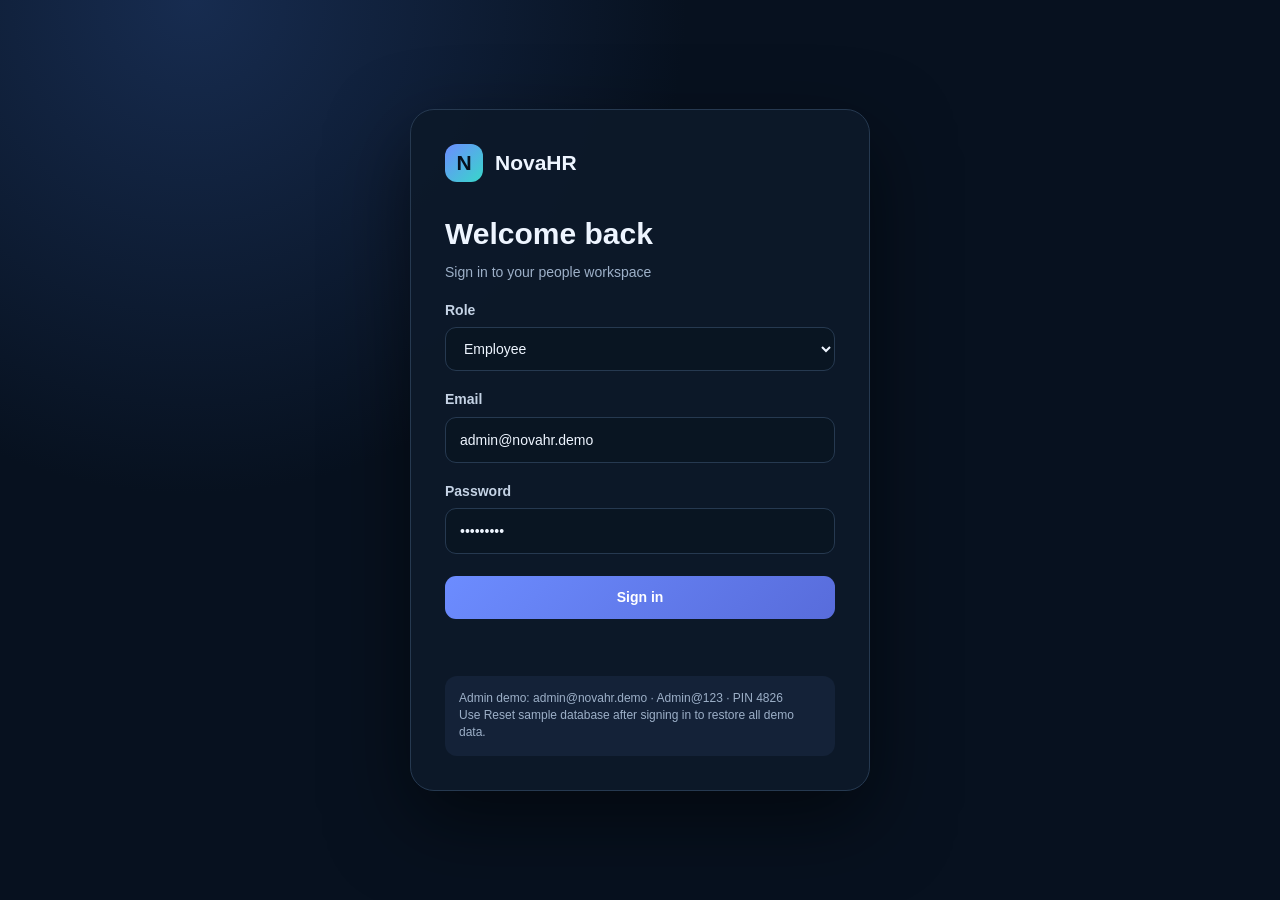
==== NovaHR.html @ 1f60bdc4 "Add files via upload" ====
<!doctype html><html lang="en"><head><meta charset="utf-8"><meta name="viewport" content="width=device-width,initial-scale=1"><title>NovaHR Demo</title><style>
:root{--bg:#07111f;--panel:#101d30;--panel2:#15253b;--line:#263950;--text:#eef5ff;--muted:#9db0c8;--blue:#6c8cff;--cyan:#38d7ca;--bad:#ff7685;--good:#49d69b}*{box-sizing:border-box}body{margin:0;font:14px/1.45 Inter,Segoe UI,sans-serif;background:radial-gradient(circle at 15% 0,#172c50 0,transparent 35%),var(--bg);color:var(--text)}button,input,select{font:inherit}.hidden{display:none!important}.login{min-height:100vh;display:grid;place-items:center;padding:24px}.login-card{width:min(460px,100%);background:#0d1929e8;border:1px solid var(--line);border-radius:24px;padding:34px;box-shadow:0 30px 80px #0008}.brand{display:flex;gap:12px;align-items:center;font-size:21px;font-weight:800}.logo{display:grid;place-items:center;width:38px;height:38px;border-radius:12px;background:linear-gradient(135deg,var(--blue),var(--cyan));color:#06111d}.login h1{font-size:30px;margin:30px 0 6px}.muted{color:var(--muted)}label{display:block;margin:18px 0 7px;color:#c5d3e5;font-weight:600}input,select{width:100%;padding:12px 14px;border-radius:11px;border:1px solid var(--line);background:#091522;color:var(--text);outline:none}input:focus,select:focus{border-color:var(--blue)}button{cursor:pointer;border:0;border-radius:11px;padding:11px 16px;font-weight:700}.primary{background:linear-gradient(135deg,var(--blue),#586cdb);color:white}.wide{width:100%;margin-top:22px}.error{margin-top:13px;color:var(--bad);min-height:20px}.hint{margin-top:24px;padding:14px;background:#142238;border-radius:12px;color:var(--muted);font-size:12px}.app{min-height:100vh;display:grid;grid-template-columns:245px 1fr}.side{background:#0b1726dd;border-right:1px solid var(--line);padding:24px 18px;display:flex;flex-direction:column;gap:28px}.nav{display:grid;gap:7px}.nav button{background:transparent;color:var(--muted);text-align:left}.nav button:hover,.nav button.active{background:#192a43;color:white}.spacer{flex:1}.user{padding:13px;border-radius:13px;background:#13233a}.user small{display:block;color:var(--muted)}main{padding:32px;overflow:auto}.top{display:flex;justify-content:space-between;align-items:center;margin-bottom:24px}.top h1{margin:0;font-size:27px}.pill{padding:7px 11px;border-radius:99px;background:#173a39;color:#7af1cf}.grid{display:grid;grid-template-columns:repeat(4,1fr);gap:16px}.card{background:linear-gradient(145deg,#111f33,#0d1929);border:1px solid var(--line);border-radius:17px;padding:20px}.stat strong{display:block;font-size:27px;margin-top:9px}.section{margin-top:18px}.section h2{margin:0 0 16px}.actions{display:grid;grid-template-columns:repeat(3,1fr);gap:14px}.action{background:#14243a;border:1px solid var(--line);color:white;text-align:left;padding:18px}.action span{display:block;color:var(--muted);font-weight:400;margin-top:5px}table{width:100%;border-collapse:collapse}th,td{padding:12px;text-align:left;border-bottom:1px solid var(--line)}th{color:var(--muted);font-size:12px;text-transform:uppercase}.status{font-size:12px;padding:4px 8px;border-radius:99px;background:#173a39;color:#7af1cf}.status.warn{background:#41361b;color:#ffd77a}.status.bad{background:#41242a;color:#ff9ca6}.toolbar{display:flex;gap:10px;margin-bottom:14px}.toolbar input{max-width:300px}.secondary{background:#20324c;color:white}.danger{background:#46242c;color:#ffbdc3}.modal{position:fixed;inset:0;background:#000a;display:grid;place-items:center;padding:20px}.dialog{width:min(560px,100%);background:#101d30;border:1px solid var(--line);border-radius:19px;padding:24px}.dialog h2{margin-top:0}.cols{display:grid;grid-template-columns:1fr 1fr;gap:12px}.checks{background:#0a1625;padding:13px;border-radius:11px;margin-top:14px;color:var(--muted)}.checks div{margin:4px 0}.ok{color:var(--good)}.badtext{color:var(--bad)}.dialog-actions{display:flex;justify-content:flex-end;gap:10px;margin-top:20px}.toast{position:fixed;right:24px;bottom:24px;background:#143d35;border:1px solid #317460;padding:13px 18px;border-radius:12px}.empty{text-align:center;color:var(--muted);padding:35px}@media(max-width:900px){.app{grid-template-columns:1fr}.side{position:static;border-right:0}.nav{grid-template-columns:repeat(5,1fr)}.grid{grid-template-columns:repeat(2,1fr)}.actions{grid-template-columns:1fr}}@media(max-width:560px){main{padding:20px}.grid,.cols{grid-template-columns:1fr}.nav{grid-template-columns:1fr 1fr}.toolbar{flex-direction:column}table{font-size:12px}.card{overflow:auto}}
</style></head><body>
<style>body.admin-mode{--blue:#aa78ff;--cyan:#ffbd62;background:radial-gradient(circle at 15% 0,#38245d 0,transparent 38%),#090b18}body.admin-mode .side{background:#110e23ee}body.admin-mode .logo{background:linear-gradient(135deg,#a572ff,#ffae62)}body.admin-mode .pill{background:#362650;color:#d9bdff}.eyebrow{color:var(--cyan);font-size:12px;font-weight:800;letter-spacing:.12em;text-transform:uppercase;margin-bottom:7px}.approve{background:#164435;color:#83f2bd}.reject{background:#48252c;color:#ffabb4}.split{display:grid;grid-template-columns:1.35fr .65fr;gap:16px}@media(max-width:800px){.split{grid-template-columns:1fr}}</style>
<section id="login" class="login"><div class="login-card"><div class="brand"><div class="logo">N</div>NovaHR</div><h1>Welcome back</h1><div class="muted">Sign in to your people workspace</div><label>Role</label><select id="role"><option>Employee</option><option>HR</option><option>Admin</option></select><label>Email</label><input id="email" value="admin@novahr.demo"><label>Password</label><input id="password" type="password" value="Admin@123"><div id="pinWrap" class="hidden"><label>Admin PIN</label><input id="pin" type="password" value="4826" maxlength="6"></div><button id="loginBtn" class="primary wide">Sign in</button><div id="loginError" class="error"></div><div class="hint">Admin demo: admin@novahr.demo · Admin@123 · PIN 4826<br>Use Reset sample database after signing in to restore all demo data.</div></div></section>
<section id="app" class="app hidden"><aside class="side"><div class="brand"><div class="logo">N</div><span id="brandName">NovaHR</span></div><nav class="nav"><button data-page="home" class="active">⌂ Home</button><button data-page="attendance">◷ Attendance</button><button data-page="leave">▣ My leave</button><button data-page="holidays" id="holidayNav">✓ Holiday approvals</button><button data-page="payroll">₹ Payroll</button><button data-page="admin" id="adminNav">⚙ Admin</button></nav><div class="spacer"></div><div id="userCard" class="user"></div><button id="reset" class="secondary">Reset sample database</button><button id="logout" class="danger">Sign out</button></aside><main><div class="top"><div><h1 id="title">Home</h1><div id="subtitle" class="muted"></div></div><span id="rolePill" class="pill"></span></div><div id="content"></div></main></section>
<div id="modal" class="modal hidden"></div><div id="toast" class="toast hidden"></div>
<script>
const USERS=[
{id:'EMP001',name:'Aarav Mehta',email:'employee@novahr.demo',password:'Employee@123',role:'Employee',salary:72000},{id:'EMP002',name:'Riya Sharma',email:'riya@novahr.demo',password:'Riya@1234',role:'Employee',salary:68000},{id:'EMP003',name:'Kabir Rao',email:'kabir@novahr.demo',password:'Kabir@1234',role:'Employee',salary:75500},{id:'EMP004',name:'Ananya Iyer',email:'ananya@novahr.demo',password:'Ananya@123',role:'Employee',salary:81000},{id:'EMP005',name:'Vihaan Nair',email:'vihaan@novahr.demo',password:'Vihaan@123',role:'Employee',salary:64500},{id:'HR001',name:'Neha Kapoor',email:'hr@novahr.demo',password:'HR@123456',role:'HR',salary:93000},{id:'HR002',name:'Arjun Menon',email:'arjun.hr@novahr.demo',password:'ArjunHR@123',role:'HR',salary:88500},{id:'ADM001',name:'Meera Singh',email:'admin@novahr.demo',password:'Admin@123',pin:'4826',role:'Admin',salary:125000},{id:'ADM002',name:'Dev Malhotra',email:'dev.admin@novahr.demo',password:'DevAdmin@123',pin:'7319',role:'Admin',salary:118000}];
const KEY='novahr.demo.v3';let current=null,page='home';const HOLIDAYS=[{id:'H1',employeeId:'EMP001',from:'2026-09-03',to:'2026-09-05',type:'Annual leave',reason:'Family celebration',status:'Pending'},{id:'H2',employeeId:'EMP002',from:'2026-08-28',to:'2026-08-28',type:'Personal leave',reason:'Appointment',status:'Pending'},{id:'H3',employeeId:'EMP003',from:'2026-09-12',to:'2026-09-16',type:'Annual leave',reason:'Travel',status:'Approved'},{id:'H4',employeeId:'EMP004',from:'2026-08-25',to:'2026-08-26',type:'Sick leave',reason:'Recovery',status:'Pending'},{id:'H5',employeeId:'HR001',from:'2026-09-20',to:'2026-09-21',type:'Personal leave',reason:'Family commitment',status:'Rejected'}];
function seed(){let attendance=[],payroll=[],leave=[];USERS.forEach((u,ui)=>{for(let d=1;d<=5;d++)attendance.push({id:`A${ui+1}${d}`,employeeId:u.id,date:`2026-08-${String(10+d).padStart(2,'0')}`,status:(d===4&&ui%3===0)?'Absent':'Present',approval:'Approved'});payroll.push({id:'P'+(ui+1),employeeId:u.id,month:'2026-08',basic:u.salary,hra:Math.round(u.salary*.2),allowances:Math.round(u.salary*.08),deductions:Math.round(u.salary*.05),updatedAt:'2026-08-01T09:00:00Z',updatedBy:'System'});if(ui<6)leave.push({id:'L'+(ui+1),employeeId:u.id,reason:['Family event','Medical appointment','Personal work'][ui%3],status:ui%2?'Pending':'Approved'});});return{users:USERS,attendance,payroll,leave,holidays:HOLIDAYS,version:5}}
function db(){try{let x=JSON.parse(localStorage.getItem(KEY));if(x?.version===3){x.holidays=HOLIDAYS;x.version=4;save(x);return x}if(x?.version===4){x.version=5;save(x);return x}if(x?.version===5)return x}catch{}let x=seed();localStorage.setItem(KEY,JSON.stringify(x));return x}function save(x){localStorage.setItem(KEY,JSON.stringify(x))}function money(n){return new Intl.NumberFormat('en-IN',{style:'currency',currency:'INR',maximumFractionDigits:0}).format(n)}function total(p){return p.basic+p.hra+p.allowances-p.deductions}function esc(s){return String(s).replace(/[&<>"']/g,c=>({'&':'&amp;','<':'&lt;','>':'&gt;','"':'&quot;',"'":'&#39;'}[c]))}
role.onchange=()=>pinWrap.classList.toggle('hidden',role.value!=='Admin');role.onchange();loginBtn.onclick=()=>{let u=db().users.find(x=>x.email.toLowerCase()===email.value.trim().toLowerCase());let err=!u?'Account not found.':u.password!==password.value?'Incorrect password.':u.role!==role.value?`This account is registered as ${u.role}.`:u.role==='Admin'&&u.pin!==pin.value?'Incorrect admin PIN.':'';loginError.textContent=err;if(err)return;current=u;login.classList.add('hidden');app.classList.remove('hidden');adminNav.classList.toggle('hidden',u.role!=='Admin');holidayNav.classList.toggle('hidden',u.role!=='Admin');document.body.classList.toggle('admin-mode',u.role==='Admin');brandName.textContent=u.role==='Admin'?'NovaHR Command':'NovaHR';userCard.innerHTML=`<strong>${esc(u.name)}</strong><small>${u.id} · ${u.role}</small>`;rolePill.textContent=u.role;updateLeaveBadge();show('home')};logout.onclick=()=>{current=null;document.body.classList.remove('admin-mode');app.classList.add('hidden');login.classList.remove('hidden')};document.querySelectorAll('[data-page]').forEach(b=>b.onclick=()=>show(b.dataset.page));function updateLeaveBadge(){if(!current||current.role!=='Admin')return;let n=db().holidays.filter(h=>h.status==='Pending').length;holidayNav.textContent=`🔔 Leave approvals${n?' ('+n+')':''}`}reset.onclick=()=>{if(confirm('Restore the original NovaHR sample data?')){save(seed());toastMsg('Sample database restored');show(page)}};
function show(p){if(['admin','holidays'].includes(p)&&current.role!=='Admin')return;page=p;document.querySelectorAll('[data-page]').forEach(b=>b.classList.toggle('active',b.dataset.page===p));title.textContent={home:current.role==='Admin'?'Admin command center':'My workspace',attendance:'Attendance',leave:'My leave',holidays:'Holiday approvals',payroll:'Payroll',admin:'Administration'}[p];subtitle.textContent=p==='home'?(current.role==='Admin'?'Workforce operations and approvals at a glance':`Good to see you, ${current.name.split(' ')[0]}.`):'NovaHR sample workspace';({home:homePage,attendance:attendancePage,leave:leavePage,holidays:holidaysPage,payroll:payrollPage,admin:adminPage}[p])()}
function homePage(){let x=db();if(current.role==='Admin'){let pending=x.holidays.filter(h=>h.status==='Pending').length;content.innerHTML=`<div class="eyebrow">Administrator workspace</div><div class="grid"><div class="card stat"><span class="muted">People</span><strong>${x.users.length}</strong></div><div class="card stat"><span class="muted">Pending leave alerts</span><strong>${pending}</strong></div><div class="card stat"><span class="muted">Monthly payroll</span><strong>${money(x.payroll.reduce((n,p)=>n+total(p),0))}</strong></div><div class="card stat"><span class="muted">Payroll accuracy</span><strong>${validateAll(x).length?'Review':'100%'}</strong></div></div><div class="split section"><div class="card"><h2>Approval queue</h2><p class="muted">Employees have submitted leave requests that need your approval or denial.</p><button class="primary" onclick="show('holidays')">Open ${pending} leave notifications</button></div><div class="card"><h2>Admin tools</h2><button class="action wide" onclick="show('payroll')">Manage payroll<span>View and update all salaries</span></button></div></div>`;return}let mine=x.attendance.filter(a=>a.employeeId===current.id),pay=x.payroll.find(p=>p.employeeId===current.id),holiday=x.holidays.filter(h=>h.employeeId===current.id);content.innerHTML=`<div class="eyebrow">Employee workspace</div><div class="grid"><div class="card stat"><span class="muted">My attendance</span><strong>${Math.round(mine.filter(a=>a.status==='Present').length/Math.max(1,mine.length)*100)}%</strong></div><div class="card stat"><span class="muted">My leave requests</span><strong>${holiday.length}</strong></div><div class="card stat"><span class="muted">My net payroll</span><strong>${pay?money(total(pay)):'—'}</strong></div><div class="card stat"><span class="muted">Profile status</span><strong>Active</strong></div></div><div class="card section"><h2>My quick actions</h2><div class="actions"><button class="action" onclick="show('attendance')">My attendance<span>Review your recent records</span></button><button class="action" onclick="show('leave')">My leave<span>Track holiday requests</span></button><button class="action" onclick="show('payroll')">My payslip<span>See your salary breakdown</span></button></div></div>`}
function rows(items,fn){return items.length?items.map(fn).join(''):`<tr><td class="empty" colspan="8">No records found</td></tr>`}function attendancePage(){let x=db(),a=current.role==='Admin'?x.attendance:x.attendance.filter(v=>v.employeeId===current.id);content.innerHTML=`<div class="card"><table><thead><tr><th>Employee</th><th>Date</th><th>Status</th><th>Approval</th></tr></thead><tbody>${rows(a,(v)=>`<tr><td>${v.employeeId}</td><td>${v.date}</td><td>${v.status}</td><td><span class="status">${v.approval}</span></td></tr>`)}</tbody></table></div>`}function leavePage(){let x=db(),a=x.holidays.filter(v=>v.employeeId===current.id);content.innerHTML=`<div class="split"><div class="card"><h2>Apply for leave</h2><p class="muted">Your manager will be notified as soon as you submit.</p><div class="cols"><div><label>From</label><input id="leaveFrom" type="date"></div><div><label>To</label><input id="leaveTo" type="date"></div><div><label>Leave type</label><select id="leaveType"><option>Annual leave</option><option>Sick leave</option><option>Personal leave</option></select></div></div><label>Reason</label><input id="leaveReason" maxlength="120" placeholder="Brief reason for your request"><div id="leaveError" class="error"></div><button class="primary" onclick="submitLeave()">Submit leave request</button></div><div class="card"><h2>What happens next?</h2><p class="muted">1. Your request is marked pending.<br><br>2. Admin receives a new notification.<br><br>3. You see the approve or deny decision here.</p></div></div><div class="card section"><h2>My leave requests</h2><table><thead><tr><th>Dates</th><th>Type</th><th>Reason</th><th>Status</th><th>Reviewed by</th></tr></thead><tbody>${rows([...a].reverse(),h=>`<tr><td>${h.from}${h.to!==h.from?' → '+h.to:''}</td><td>${esc(h.type)}</td><td>${esc(h.reason)}</td><td><span class="status ${h.status==='Pending'?'warn':h.status==='Rejected'?'bad':''}">${h.status}</span></td><td>${esc(h.reviewedBy||'Awaiting review')}</td></tr>`)}</tbody></table></div>`}function submitLeave(){if(current.role==='Admin')return;let from=leaveFrom.value,to=leaveTo.value,type=leaveType.value,reason=leaveReason.value.trim(),errors=[];if(!from||!to)errors.push('Choose both leave dates.');if(from&&to&&to<from)errors.push('End date cannot be before start date.');if(!reason)errors.push('Add a reason for your request.');if(errors.length){leaveError.textContent=errors.join(' ');return}let x=db();x.holidays.push({id:'H'+Date.now(),employeeId:current.id,from,to,type,reason,status:'Pending',submittedAt:new Date().toISOString()});save(x);toastMsg('Leave submitted — admin notified');leavePage()}
function holidaysPage(){if(current.role!=='Admin')return;let x=db(),a=[...x.holidays].sort((a,b)=>(a.status==='Pending'?0:1)-(b.status==='Pending'?0:1));content.innerHTML=`<div class="toolbar"><span class="pill">🔔 ${a.filter(h=>h.status==='Pending').length} new leave notifications</span></div><div class="card"><table><thead><tr><th>Employee</th><th>Dates</th><th>Type</th><th>Reason</th><th>Status</th><th>Decision</th></tr></thead><tbody>${rows(a,h=>{let u=x.users.find(v=>v.id===h.employeeId);return `<tr><td><strong>${esc(u?.name||h.employeeId)}</strong><div class="muted">${h.employeeId}</div></td><td>${h.from}${h.to!==h.from?' → '+h.to:''}</td><td>${esc(h.type)}</td><td>${esc(h.reason)}</td><td><span class="status ${h.status==='Pending'?'warn':h.status==='Rejected'?'bad':''}">${h.status}</span></td><td>${h.status==='Pending'?`<button class="approve" onclick="decideHoliday('${h.id}','Approved')">Approve</button> <button class="reject" onclick="decideHoliday('${h.id}','Rejected')">Reject</button>`:`<span class="muted">Reviewed</span>`}</td></tr>`})}</tbody></table></div>`}function decideHoliday(id,status){if(current.role!=='Admin')return;let x=db(),h=x.holidays.find(v=>v.id===id);if(!h)return;h.status=status;h.reviewedBy=current.name;h.reviewedAt=new Date().toISOString();save(x);updateLeaveBadge();toastMsg(`Leave request ${status==='Approved'?'approved':'denied'}`);holidaysPage()}
function payrollPage(){let x=db();if(current.role!=='Admin'){let p=x.payroll.find(v=>v.employeeId===current.id);content.innerHTML=p?payCard(p):'<div class="card empty">No payroll record</div>';return}content.innerHTML=`<div class="toolbar"><input id="search" placeholder="Search employee or ID"><button class="secondary" onclick="audit()">Run accuracy audit</button></div><div class="card"><table><thead><tr><th>Employee</th><th>Month</th><th>Basic</th><th>HRA</th><th>Allowances</th><th>Deductions</th><th>Net</th><th></th></tr></thead><tbody id="payRows">${payRows(x.payroll)}</tbody></table></div>`;search.oninput=()=>{let q=search.value.toLowerCase(),d=db();payRows.innerHTML=payRows(d.payroll.filter(p=>{let u=d.users.find(v=>v.id===p.employeeId);return(`${p.employeeId} ${u?.name}`).toLowerCase().includes(q)}))}}
function payRows(a){let x=db();return rows(a,p=>{let u=x.users.find(v=>v.id===p.employeeId);return`<tr><td><strong>${esc(u?.name||p.employeeId)}</strong><div class="muted">${p.employeeId}</div></td><td>${p.month}</td><td>${money(p.basic)}</td><td>${money(p.hra)}</td><td>${money(p.allowances)}</td><td>${money(p.deductions)}</td><td><strong>${money(total(p))}</strong></td><td><button class="secondary" onclick="editPay('${p.employeeId}')">Edit</button></td></tr>`})}function payCard(p){return`<div class="card"><h2>${p.month} salary breakdown</h2><table><tr><td>Basic salary</td><td>${money(p.basic)}</td></tr><tr><td>House rent allowance</td><td>${money(p.hra)}</td></tr><tr><td>Other allowances</td><td>${money(p.allowances)}</td></tr><tr><td>Deductions</td><td>− ${money(p.deductions)}</td></tr><tr><th>Net salary</th><th>${money(total(p))}</th></tr></table><p class="muted">Last updated by ${esc(p.updatedBy)} · ${new Date(p.updatedAt).toLocaleString()}</p></div>`}
function adminPage(){let x=db();content.innerHTML=`<div class="grid"><div class="card stat"><span class="muted">People</span><strong>${x.users.length}</strong></div><div class="card stat"><span class="muted">Payroll records</span><strong>${x.payroll.length}</strong></div><div class="card stat"><span class="muted">Monthly net payroll</span><strong>${money(x.payroll.reduce((s,p)=>s+total(p),0))}</strong></div><div class="card stat"><span class="muted">Accuracy</span><strong>${validateAll(x).length?'Review':'100%'}</strong></div></div><div class="card section"><h2>Payroll management</h2><p class="muted">Only administrators can view all salaries or change salary structures. Every update is validated, timestamped, and attributed.</p><button class="primary" onclick="show('payroll')">Manage all payroll</button></div>`}
function validate(p,x=db()){let e=[];for(let k of ['basic','hra','allowances','deductions'])if(!Number.isFinite(p[k])||p[k]<0)e.push(`${k} must be a non-negative number`);if(!/^\d{4}-(0[1-9]|1[0-2])$/.test(p.month))e.push('month must use YYYY-MM');if(p.basic<10000||p.basic>1000000)e.push('basic salary must be between ₹10,000 and ₹10,00,000');if(p.hra>p.basic)e.push('HRA cannot exceed basic salary');if(p.allowances>p.basic)e.push('allowances cannot exceed basic salary');if(p.deductions>p.basic+p.hra+p.allowances)e.push('deductions cannot exceed gross salary');if(!x.users.some(u=>u.id===p.employeeId))e.push('employee does not exist');return e}function validateAll(x){return x.payroll.flatMap(p=>validate(p,x).map(e=>`${p.employeeId}: ${e}`))}
function editPay(id){if(current.role!=='Admin')return;let x=db(),p=x.payroll.find(v=>v.employeeId===id),u=x.users.find(v=>v.id===id);modal.classList.remove('hidden');modal.innerHTML=`<div class="dialog"><h2>Update salary structure</h2><div class="muted">${esc(u.name)} · ${id}</div><div class="cols"><div><label>Payroll month</label><input id="m" value="${p.month}"></div><div><label>Basic salary</label><input id="b" type="number" min="10000" value="${p.basic}"></div><div><label>HRA</label><input id="h" type="number" min="0" value="${p.hra}"></div><div><label>Allowances</label><input id="a" type="number" min="0" value="${p.allowances}"></div><div><label>Deductions</label><input id="d" type="number" min="0" value="${p.deductions}"></div></div><div id="checks" class="checks"></div><div class="dialog-actions"><button class="secondary" onclick="closeModal()">Cancel</button><button id="savePay" class="primary">Validate & save</button></div></div>`;function preview(){let q={employeeId:id,month:m.value,basic:+b.value,hra:+h.value,allowances:+a.value,deductions:+d.value},errs=validate(q,x);checks.innerHTML=`<div class="${errs.length?'badtext':'ok'}">${errs.length?errs.map(e=>'• '+e).join('<br>'):'✓ Structure valid · Net salary '+money(total(q))}</div>`;return[q,errs]}[m,b,h,a,d].forEach(el=>el.oninput=preview);preview();savePay.onclick=()=>{let[q,errs]=preview();if(errs.length)return;Object.assign(p,q,{updatedAt:new Date().toISOString(),updatedBy:current.name});save(x);closeModal();toastMsg('Salary structure updated and verified');payrollPage()}}
function closeModal(){modal.classList.add('hidden');modal.innerHTML=''}modal.onclick=e=>{if(e.target===modal)closeModal()};function audit(){let errs=validateAll(db());if(errs.length)alert('Accuracy issues:\n'+errs.join('\n'));else toastMsg('Accuracy audit passed for all payroll records')}function toastMsg(s){toast.textContent=s;toast.classList.remove('hidden');setTimeout(()=>toast.classList.add('hidden'),2600)}
</script></body></html>
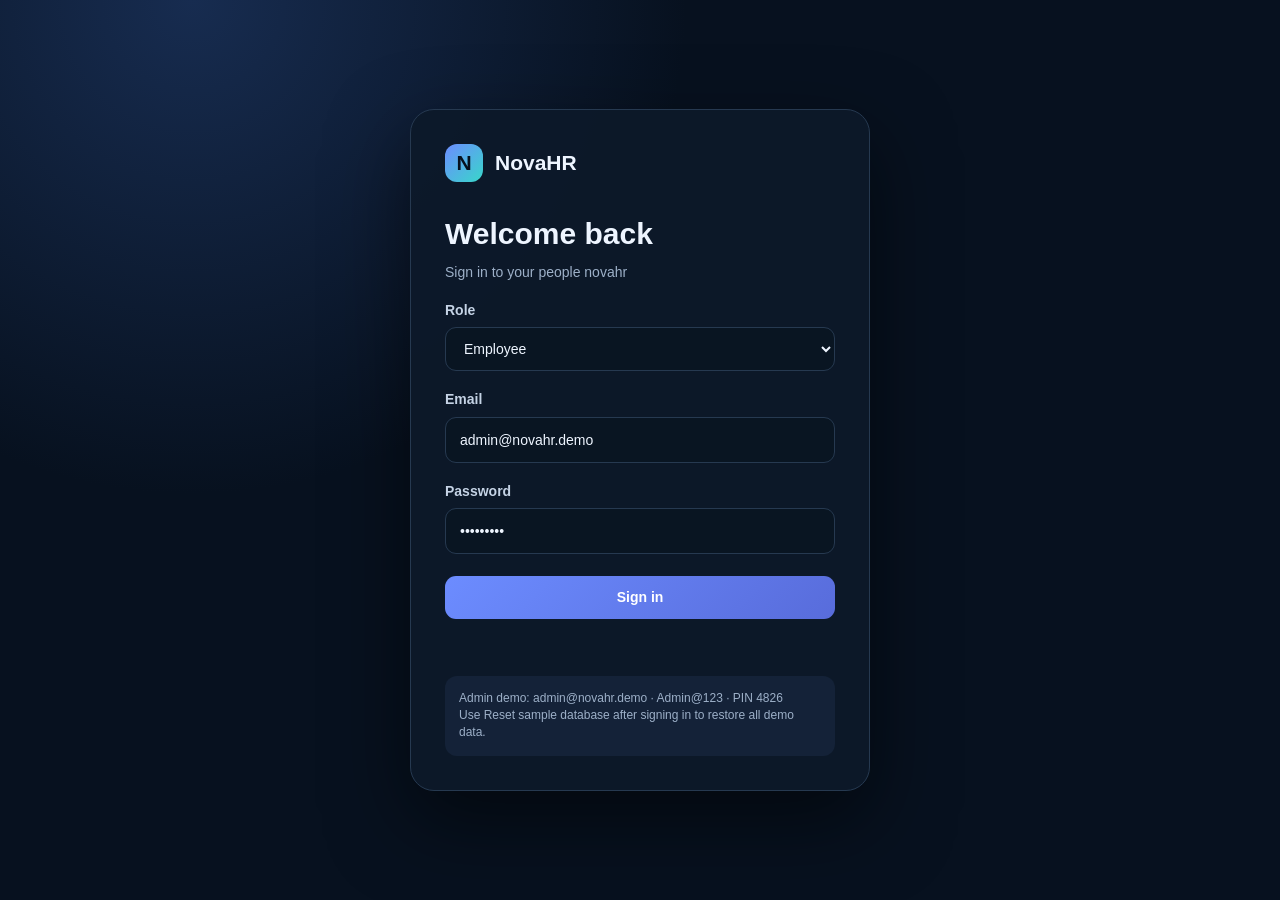
==== commit 83a790d0: "Add files via upload" ====
--- a/NovaHR.html
+++ b/NovaHR.html
@@ -2,7 +2,7 @@
 :root{--bg:#07111f;--panel:#101d30;--panel2:#15253b;--line:#263950;--text:#eef5ff;--muted:#9db0c8;--blue:#6c8cff;--cyan:#38d7ca;--bad:#ff7685;--good:#49d69b}*{box-sizing:border-box}body{margin:0;font:14px/1.45 Inter,Segoe UI,sans-serif;background:radial-gradient(circle at 15% 0,#172c50 0,transparent 35%),var(--bg);color:var(--text)}button,input,select{font:inherit}.hidden{display:none!important}.login{min-height:100vh;display:grid;place-items:center;padding:24px}.login-card{width:min(460px,100%);background:#0d1929e8;border:1px solid var(--line);border-radius:24px;padding:34px;box-shadow:0 30px 80px #0008}.brand{display:flex;gap:12px;align-items:center;font-size:21px;font-weight:800}.logo{display:grid;place-items:center;width:38px;height:38px;border-radius:12px;background:linear-gradient(135deg,var(--blue),var(--cyan));color:#06111d}.login h1{font-size:30px;margin:30px 0 6px}.muted{color:var(--muted)}label{display:block;margin:18px 0 7px;color:#c5d3e5;font-weight:600}input,select{width:100%;padding:12px 14px;border-radius:11px;border:1px solid var(--line);background:#091522;color:var(--text);outline:none}input:focus,select:focus{border-color:var(--blue)}button{cursor:pointer;border:0;border-radius:11px;padding:11px 16px;font-weight:700}.primary{background:linear-gradient(135deg,var(--blue),#586cdb);color:white}.wide{width:100%;margin-top:22px}.error{margin-top:13px;color:var(--bad);min-height:20px}.hint{margin-top:24px;padding:14px;background:#142238;border-radius:12px;color:var(--muted);font-size:12px}.app{min-height:100vh;display:grid;grid-template-columns:245px 1fr}.side{background:#0b1726dd;border-right:1px solid var(--line);padding:24px 18px;display:flex;flex-direction:column;gap:28px}.nav{display:grid;gap:7px}.nav button{background:transparent;color:var(--muted);text-align:left}.nav button:hover,.nav button.active{background:#192a43;color:white}.spacer{flex:1}.user{padding:13px;border-radius:13px;background:#13233a}.user small{display:block;color:var(--muted)}main{padding:32px;overflow:auto}.top{display:flex;justify-content:space-between;align-items:center;margin-bottom:24px}.top h1{margin:0;font-size:27px}.pill{padding:7px 11px;border-radius:99px;background:#173a39;color:#7af1cf}.grid{display:grid;grid-template-columns:repeat(4,1fr);gap:16px}.card{background:linear-gradient(145deg,#111f33,#0d1929);border:1px solid var(--line);border-radius:17px;padding:20px}.stat strong{display:block;font-size:27px;margin-top:9px}.section{margin-top:18px}.section h2{margin:0 0 16px}.actions{display:grid;grid-template-columns:repeat(3,1fr);gap:14px}.action{background:#14243a;border:1px solid var(--line);color:white;text-align:left;padding:18px}.action span{display:block;color:var(--muted);font-weight:400;margin-top:5px}table{width:100%;border-collapse:collapse}th,td{padding:12px;text-align:left;border-bottom:1px solid var(--line)}th{color:var(--muted);font-size:12px;text-transform:uppercase}.status{font-size:12px;padding:4px 8px;border-radius:99px;background:#173a39;color:#7af1cf}.status.warn{background:#41361b;color:#ffd77a}.status.bad{background:#41242a;color:#ff9ca6}.toolbar{display:flex;gap:10px;margin-bottom:14px}.toolbar input{max-width:300px}.secondary{background:#20324c;color:white}.danger{background:#46242c;color:#ffbdc3}.modal{position:fixed;inset:0;background:#000a;display:grid;place-items:center;padding:20px}.dialog{width:min(560px,100%);background:#101d30;border:1px solid var(--line);border-radius:19px;padding:24px}.dialog h2{margin-top:0}.cols{display:grid;grid-template-columns:1fr 1fr;gap:12px}.checks{background:#0a1625;padding:13px;border-radius:11px;margin-top:14px;color:var(--muted)}.checks div{margin:4px 0}.ok{color:var(--good)}.badtext{color:var(--bad)}.dialog-actions{display:flex;justify-content:flex-end;gap:10px;margin-top:20px}.toast{position:fixed;right:24px;bottom:24px;background:#143d35;border:1px solid #317460;padding:13px 18px;border-radius:12px}.empty{text-align:center;color:var(--muted);padding:35px}@media(max-width:900px){.app{grid-template-columns:1fr}.side{position:static;border-right:0}.nav{grid-template-columns:repeat(5,1fr)}.grid{grid-template-columns:repeat(2,1fr)}.actions{grid-template-columns:1fr}}@media(max-width:560px){main{padding:20px}.grid,.cols{grid-template-columns:1fr}.nav{grid-template-columns:1fr 1fr}.toolbar{flex-direction:column}table{font-size:12px}.card{overflow:auto}}
 </style></head><body>
 <style>body.admin-mode{--blue:#aa78ff;--cyan:#ffbd62;background:radial-gradient(circle at 15% 0,#38245d 0,transparent 38%),#090b18}body.admin-mode .side{background:#110e23ee}body.admin-mode .logo{background:linear-gradient(135deg,#a572ff,#ffae62)}body.admin-mode .pill{background:#362650;color:#d9bdff}.eyebrow{color:var(--cyan);font-size:12px;font-weight:800;letter-spacing:.12em;text-transform:uppercase;margin-bottom:7px}.approve{background:#164435;color:#83f2bd}.reject{background:#48252c;color:#ffabb4}.split{display:grid;grid-template-columns:1.35fr .65fr;gap:16px}@media(max-width:800px){.split{grid-template-columns:1fr}}</style>
-<section id="login" class="login"><div class="login-card"><div class="brand"><div class="logo">N</div>NovaHR</div><h1>Welcome back</h1><div class="muted">Sign in to your people workspace</div><label>Role</label><select id="role"><option>Employee</option><option>HR</option><option>Admin</option></select><label>Email</label><input id="email" value="admin@novahr.demo"><label>Password</label><input id="password" type="password" value="Admin@123"><div id="pinWrap" class="hidden"><label>Admin PIN</label><input id="pin" type="password" value="4826" maxlength="6"></div><button id="loginBtn" class="primary wide">Sign in</button><div id="loginError" class="error"></div><div class="hint">Admin demo: admin@novahr.demo · Admin@123 · PIN 4826<br>Use Reset sample database after signing in to restore all demo data.</div></div></section>
+<section id="login" class="login"><div class="login-card"><div class="brand"><div class="logo">N</div>NovaHR</div><h1>Welcome back</h1><div class="muted">Sign in to your people novahr</div><label>Role</label><select id="role"><option>Employee</option><option>HR</option><option>Admin</option></select><label>Email</label><input id="email" value="admin@novahr.demo"><label>Password</label><input id="password" type="password" value="Admin@123"><div id="pinWrap" class="hidden"><label>Admin PIN</label><input id="pin" type="password" value="4826" maxlength="6"></div><button id="loginBtn" class="primary wide">Sign in</button><div id="loginError" class="error"></div><div class="hint">Admin demo: admin@novahr.demo · Admin@123 · PIN 4826<br>Use Reset sample database after signing in to restore all demo data.</div></div></section>
 <section id="app" class="app hidden"><aside class="side"><div class="brand"><div class="logo">N</div><span id="brandName">NovaHR</span></div><nav class="nav"><button data-page="home" class="active">⌂ Home</button><button data-page="attendance">◷ Attendance</button><button data-page="leave">▣ My leave</button><button data-page="holidays" id="holidayNav">✓ Holiday approvals</button><button data-page="payroll">₹ Payroll</button><button data-page="admin" id="adminNav">⚙ Admin</button></nav><div class="spacer"></div><div id="userCard" class="user"></div><button id="reset" class="secondary">Reset sample database</button><button id="logout" class="danger">Sign out</button></aside><main><div class="top"><div><h1 id="title">Home</h1><div id="subtitle" class="muted"></div></div><span id="rolePill" class="pill"></span></div><div id="content"></div></main></section>
 <div id="modal" class="modal hidden"></div><div id="toast" class="toast hidden"></div>
 <script>
@@ -12,8 +12,8 @@
 function seed(){let attendance=[],payroll=[],leave=[];USERS.forEach((u,ui)=>{for(let d=1;d<=5;d++)attendance.push({id:`A${ui+1}${d}`,employeeId:u.id,date:`2026-08-${String(10+d).padStart(2,'0')}`,status:(d===4&&ui%3===0)?'Absent':'Present',approval:'Approved'});payroll.push({id:'P'+(ui+1),employeeId:u.id,month:'2026-08',basic:u.salary,hra:Math.round(u.salary*.2),allowances:Math.round(u.salary*.08),deductions:Math.round(u.salary*.05),updatedAt:'2026-08-01T09:00:00Z',updatedBy:'System'});if(ui<6)leave.push({id:'L'+(ui+1),employeeId:u.id,reason:['Family event','Medical appointment','Personal work'][ui%3],status:ui%2?'Pending':'Approved'});});return{users:USERS,attendance,payroll,leave,holidays:HOLIDAYS,version:5}}
 function db(){try{let x=JSON.parse(localStorage.getItem(KEY));if(x?.version===3){x.holidays=HOLIDAYS;x.version=4;save(x);return x}if(x?.version===4){x.version=5;save(x);return x}if(x?.version===5)return x}catch{}let x=seed();localStorage.setItem(KEY,JSON.stringify(x));return x}function save(x){localStorage.setItem(KEY,JSON.stringify(x))}function money(n){return new Intl.NumberFormat('en-IN',{style:'currency',currency:'INR',maximumFractionDigits:0}).format(n)}function total(p){return p.basic+p.hra+p.allowances-p.deductions}function esc(s){return String(s).replace(/[&<>"']/g,c=>({'&':'&amp;','<':'&lt;','>':'&gt;','"':'&quot;',"'":'&#39;'}[c]))}
 role.onchange=()=>pinWrap.classList.toggle('hidden',role.value!=='Admin');role.onchange();loginBtn.onclick=()=>{let u=db().users.find(x=>x.email.toLowerCase()===email.value.trim().toLowerCase());let err=!u?'Account not found.':u.password!==password.value?'Incorrect password.':u.role!==role.value?`This account is registered as ${u.role}.`:u.role==='Admin'&&u.pin!==pin.value?'Incorrect admin PIN.':'';loginError.textContent=err;if(err)return;current=u;login.classList.add('hidden');app.classList.remove('hidden');adminNav.classList.toggle('hidden',u.role!=='Admin');holidayNav.classList.toggle('hidden',u.role!=='Admin');document.body.classList.toggle('admin-mode',u.role==='Admin');brandName.textContent=u.role==='Admin'?'NovaHR Command':'NovaHR';userCard.innerHTML=`<strong>${esc(u.name)}</strong><small>${u.id} · ${u.role}</small>`;rolePill.textContent=u.role;updateLeaveBadge();show('home')};logout.onclick=()=>{current=null;document.body.classList.remove('admin-mode');app.classList.add('hidden');login.classList.remove('hidden')};document.querySelectorAll('[data-page]').forEach(b=>b.onclick=()=>show(b.dataset.page));function updateLeaveBadge(){if(!current||current.role!=='Admin')return;let n=db().holidays.filter(h=>h.status==='Pending').length;holidayNav.textContent=`🔔 Leave approvals${n?' ('+n+')':''}`}reset.onclick=()=>{if(confirm('Restore the original NovaHR sample data?')){save(seed());toastMsg('Sample database restored');show(page)}};
-function show(p){if(['admin','holidays'].includes(p)&&current.role!=='Admin')return;page=p;document.querySelectorAll('[data-page]').forEach(b=>b.classList.toggle('active',b.dataset.page===p));title.textContent={home:current.role==='Admin'?'Admin command center':'My workspace',attendance:'Attendance',leave:'My leave',holidays:'Holiday approvals',payroll:'Payroll',admin:'Administration'}[p];subtitle.textContent=p==='home'?(current.role==='Admin'?'Workforce operations and approvals at a glance':`Good to see you, ${current.name.split(' ')[0]}.`):'NovaHR sample workspace';({home:homePage,attendance:attendancePage,leave:leavePage,holidays:holidaysPage,payroll:payrollPage,admin:adminPage}[p])()}
-function homePage(){let x=db();if(current.role==='Admin'){let pending=x.holidays.filter(h=>h.status==='Pending').length;content.innerHTML=`<div class="eyebrow">Administrator workspace</div><div class="grid"><div class="card stat"><span class="muted">People</span><strong>${x.users.length}</strong></div><div class="card stat"><span class="muted">Pending leave alerts</span><strong>${pending}</strong></div><div class="card stat"><span class="muted">Monthly payroll</span><strong>${money(x.payroll.reduce((n,p)=>n+total(p),0))}</strong></div><div class="card stat"><span class="muted">Payroll accuracy</span><strong>${validateAll(x).length?'Review':'100%'}</strong></div></div><div class="split section"><div class="card"><h2>Approval queue</h2><p class="muted">Employees have submitted leave requests that need your approval or denial.</p><button class="primary" onclick="show('holidays')">Open ${pending} leave notifications</button></div><div class="card"><h2>Admin tools</h2><button class="action wide" onclick="show('payroll')">Manage payroll<span>View and update all salaries</span></button></div></div>`;return}let mine=x.attendance.filter(a=>a.employeeId===current.id),pay=x.payroll.find(p=>p.employeeId===current.id),holiday=x.holidays.filter(h=>h.employeeId===current.id);content.innerHTML=`<div class="eyebrow">Employee workspace</div><div class="grid"><div class="card stat"><span class="muted">My attendance</span><strong>${Math.round(mine.filter(a=>a.status==='Present').length/Math.max(1,mine.length)*100)}%</strong></div><div class="card stat"><span class="muted">My leave requests</span><strong>${holiday.length}</strong></div><div class="card stat"><span class="muted">My net payroll</span><strong>${pay?money(total(pay)):'—'}</strong></div><div class="card stat"><span class="muted">Profile status</span><strong>Active</strong></div></div><div class="card section"><h2>My quick actions</h2><div class="actions"><button class="action" onclick="show('attendance')">My attendance<span>Review your recent records</span></button><button class="action" onclick="show('leave')">My leave<span>Track holiday requests</span></button><button class="action" onclick="show('payroll')">My payslip<span>See your salary breakdown</span></button></div></div>`}
+function show(p){if(['admin','holidays'].includes(p)&&current.role!=='Admin')return;page=p;document.querySelectorAll('[data-page]').forEach(b=>b.classList.toggle('active',b.dataset.page===p));title.textContent={home:current.role==='Admin'?'Admin command center':'My novahr',attendance:'Attendance',leave:'My leave',holidays:'Holiday approvals',payroll:'Payroll',admin:'Administration'}[p];subtitle.textContent=p==='home'?(current.role==='Admin'?'Workforce operations and approvals at a glance':`Good to see you, ${current.name.split(' ')[0]}.`):'NovaHR sample novahr';({home:homePage,attendance:attendancePage,leave:leavePage,holidays:holidaysPage,payroll:payrollPage,admin:adminPage}[p])()}
+function homePage(){let x=db();if(current.role==='Admin'){let pending=x.holidays.filter(h=>h.status==='Pending').length;content.innerHTML=`<div class="eyebrow">Administrator novahr</div><div class="grid"><div class="card stat"><span class="muted">People</span><strong>${x.users.length}</strong></div><div class="card stat"><span class="muted">Pending leave alerts</span><strong>${pending}</strong></div><div class="card stat"><span class="muted">Monthly payroll</span><strong>${money(x.payroll.reduce((n,p)=>n+total(p),0))}</strong></div><div class="card stat"><span class="muted">Payroll accuracy</span><strong>${validateAll(x).length?'Review':'100%'}</strong></div></div><div class="split section"><div class="card"><h2>Approval queue</h2><p class="muted">Employees have submitted leave requests that need your approval or denial.</p><button class="primary" onclick="show('holidays')">Open ${pending} leave notifications</button></div><div class="card"><h2>Admin tools</h2><button class="action wide" onclick="show('payroll')">Manage payroll<span>View and update all salaries</span></button></div></div>`;return}let mine=x.attendance.filter(a=>a.employeeId===current.id),pay=x.payroll.find(p=>p.employeeId===current.id),holiday=x.holidays.filter(h=>h.employeeId===current.id);content.innerHTML=`<div class="eyebrow">Employee novahr</div><div class="grid"><div class="card stat"><span class="muted">My attendance</span><strong>${Math.round(mine.filter(a=>a.status==='Present').length/Math.max(1,mine.length)*100)}%</strong></div><div class="card stat"><span class="muted">My leave requests</span><strong>${holiday.length}</strong></div><div class="card stat"><span class="muted">My net payroll</span><strong>${pay?money(total(pay)):'—'}</strong></div><div class="card stat"><span class="muted">Profile status</span><strong>Active</strong></div></div><div class="card section"><h2>My quick actions</h2><div class="actions"><button class="action" onclick="show('attendance')">My attendance<span>Review your recent records</span></button><button class="action" onclick="show('leave')">My leave<span>Track holiday requests</span></button><button class="action" onclick="show('payroll')">My payslip<span>See your salary breakdown</span></button></div></div>`}
 function rows(items,fn){return items.length?items.map(fn).join(''):`<tr><td class="empty" colspan="8">No records found</td></tr>`}function attendancePage(){let x=db(),a=current.role==='Admin'?x.attendance:x.attendance.filter(v=>v.employeeId===current.id);content.innerHTML=`<div class="card"><table><thead><tr><th>Employee</th><th>Date</th><th>Status</th><th>Approval</th></tr></thead><tbody>${rows(a,(v)=>`<tr><td>${v.employeeId}</td><td>${v.date}</td><td>${v.status}</td><td><span class="status">${v.approval}</span></td></tr>`)}</tbody></table></div>`}function leavePage(){let x=db(),a=x.holidays.filter(v=>v.employeeId===current.id);content.innerHTML=`<div class="split"><div class="card"><h2>Apply for leave</h2><p class="muted">Your manager will be notified as soon as you submit.</p><div class="cols"><div><label>From</label><input id="leaveFrom" type="date"></div><div><label>To</label><input id="leaveTo" type="date"></div><div><label>Leave type</label><select id="leaveType"><option>Annual leave</option><option>Sick leave</option><option>Personal leave</option></select></div></div><label>Reason</label><input id="leaveReason" maxlength="120" placeholder="Brief reason for your request"><div id="leaveError" class="error"></div><button class="primary" onclick="submitLeave()">Submit leave request</button></div><div class="card"><h2>What happens next?</h2><p class="muted">1. Your request is marked pending.<br><br>2. Admin receives a new notification.<br><br>3. You see the approve or deny decision here.</p></div></div><div class="card section"><h2>My leave requests</h2><table><thead><tr><th>Dates</th><th>Type</th><th>Reason</th><th>Status</th><th>Reviewed by</th></tr></thead><tbody>${rows([...a].reverse(),h=>`<tr><td>${h.from}${h.to!==h.from?' → '+h.to:''}</td><td>${esc(h.type)}</td><td>${esc(h.reason)}</td><td><span class="status ${h.status==='Pending'?'warn':h.status==='Rejected'?'bad':''}">${h.status}</span></td><td>${esc(h.reviewedBy||'Awaiting review')}</td></tr>`)}</tbody></table></div>`}function submitLeave(){if(current.role==='Admin')return;let from=leaveFrom.value,to=leaveTo.value,type=leaveType.value,reason=leaveReason.value.trim(),errors=[];if(!from||!to)errors.push('Choose both leave dates.');if(from&&to&&to<from)errors.push('End date cannot be before start date.');if(!reason)errors.push('Add a reason for your request.');if(errors.length){leaveError.textContent=errors.join(' ');return}let x=db();x.holidays.push({id:'H'+Date.now(),employeeId:current.id,from,to,type,reason,status:'Pending',submittedAt:new Date().toISOString()});save(x);toastMsg('Leave submitted — admin notified');leavePage()}
 function holidaysPage(){if(current.role!=='Admin')return;let x=db(),a=[...x.holidays].sort((a,b)=>(a.status==='Pending'?0:1)-(b.status==='Pending'?0:1));content.innerHTML=`<div class="toolbar"><span class="pill">🔔 ${a.filter(h=>h.status==='Pending').length} new leave notifications</span></div><div class="card"><table><thead><tr><th>Employee</th><th>Dates</th><th>Type</th><th>Reason</th><th>Status</th><th>Decision</th></tr></thead><tbody>${rows(a,h=>{let u=x.users.find(v=>v.id===h.employeeId);return `<tr><td><strong>${esc(u?.name||h.employeeId)}</strong><div class="muted">${h.employeeId}</div></td><td>${h.from}${h.to!==h.from?' → '+h.to:''}</td><td>${esc(h.type)}</td><td>${esc(h.reason)}</td><td><span class="status ${h.status==='Pending'?'warn':h.status==='Rejected'?'bad':''}">${h.status}</span></td><td>${h.status==='Pending'?`<button class="approve" onclick="decideHoliday('${h.id}','Approved')">Approve</button> <button class="reject" onclick="decideHoliday('${h.id}','Rejected')">Reject</button>`:`<span class="muted">Reviewed</span>`}</td></tr>`})}</tbody></table></div>`}function decideHoliday(id,status){if(current.role!=='Admin')return;let x=db(),h=x.holidays.find(v=>v.id===id);if(!h)return;h.status=status;h.reviewedBy=current.name;h.reviewedAt=new Date().toISOString();save(x);updateLeaveBadge();toastMsg(`Leave request ${status==='Approved'?'approved':'denied'}`);holidaysPage()}
 function payrollPage(){let x=db();if(current.role!=='Admin'){let p=x.payroll.find(v=>v.employeeId===current.id);content.innerHTML=p?payCard(p):'<div class="card empty">No payroll record</div>';return}content.innerHTML=`<div class="toolbar"><input id="search" placeholder="Search employee or ID"><button class="secondary" onclick="audit()">Run accuracy audit</button></div><div class="card"><table><thead><tr><th>Employee</th><th>Month</th><th>Basic</th><th>HRA</th><th>Allowances</th><th>Deductions</th><th>Net</th><th></th></tr></thead><tbody id="payRows">${payRows(x.payroll)}</tbody></table></div>`;search.oninput=()=>{let q=search.value.toLowerCase(),d=db();payRows.innerHTML=payRows(d.payroll.filter(p=>{let u=d.users.find(v=>v.id===p.employeeId);return(`${p.employeeId} ${u?.name}`).toLowerCase().includes(q)}))}}
